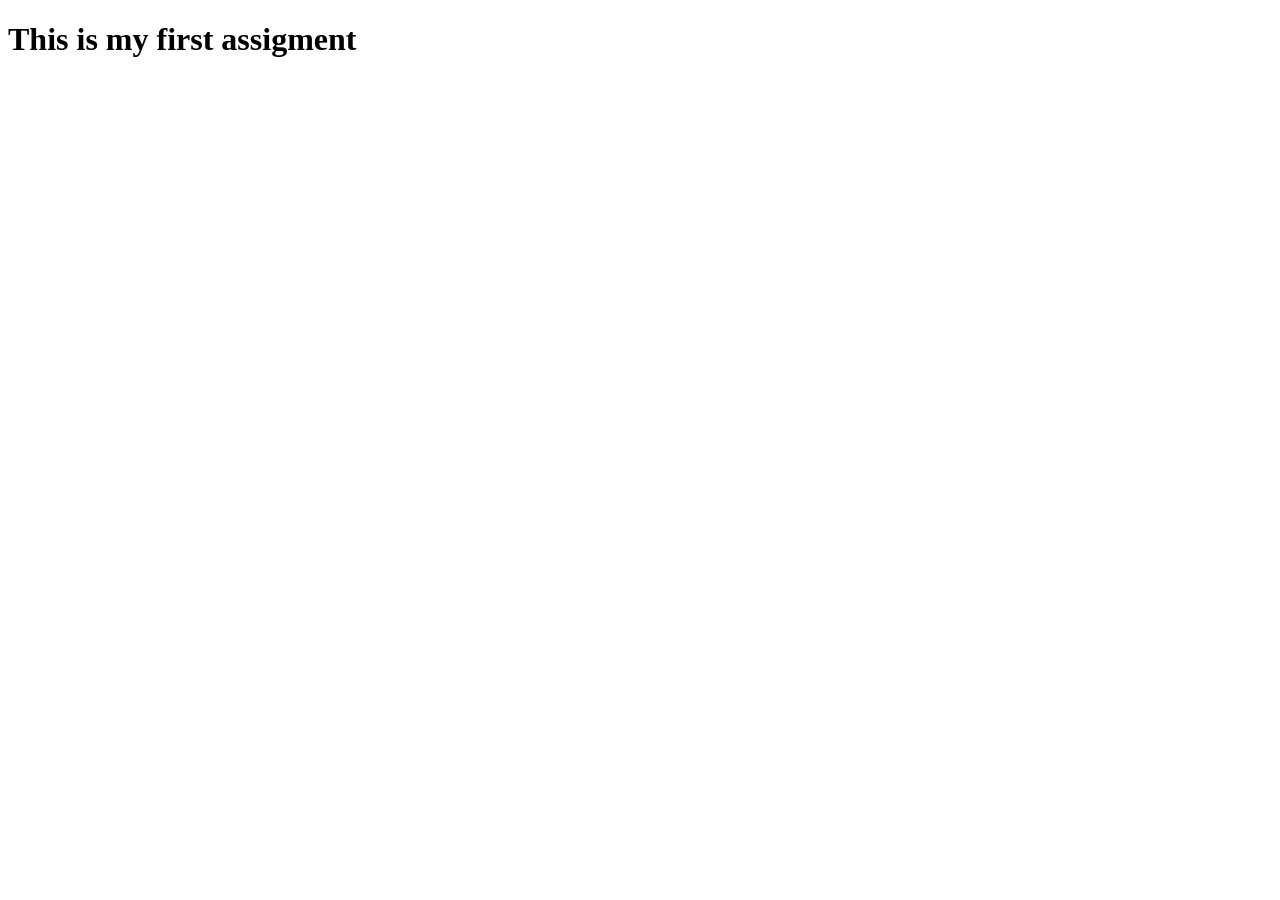
==== assignment1/index.html @ d6b7bd94 "1" ====
<!DOCTYPE html>
<html lang="en">
  <head>
    <meta charset="UTF-8" />
    <meta name="viewport" content="width=device-width, initial-scale=1.0" />
    <title>Zoey's assigment1</title>
  </head>
  <body>
    <h1>This is my first assigment</h1>
  </body>
</html>
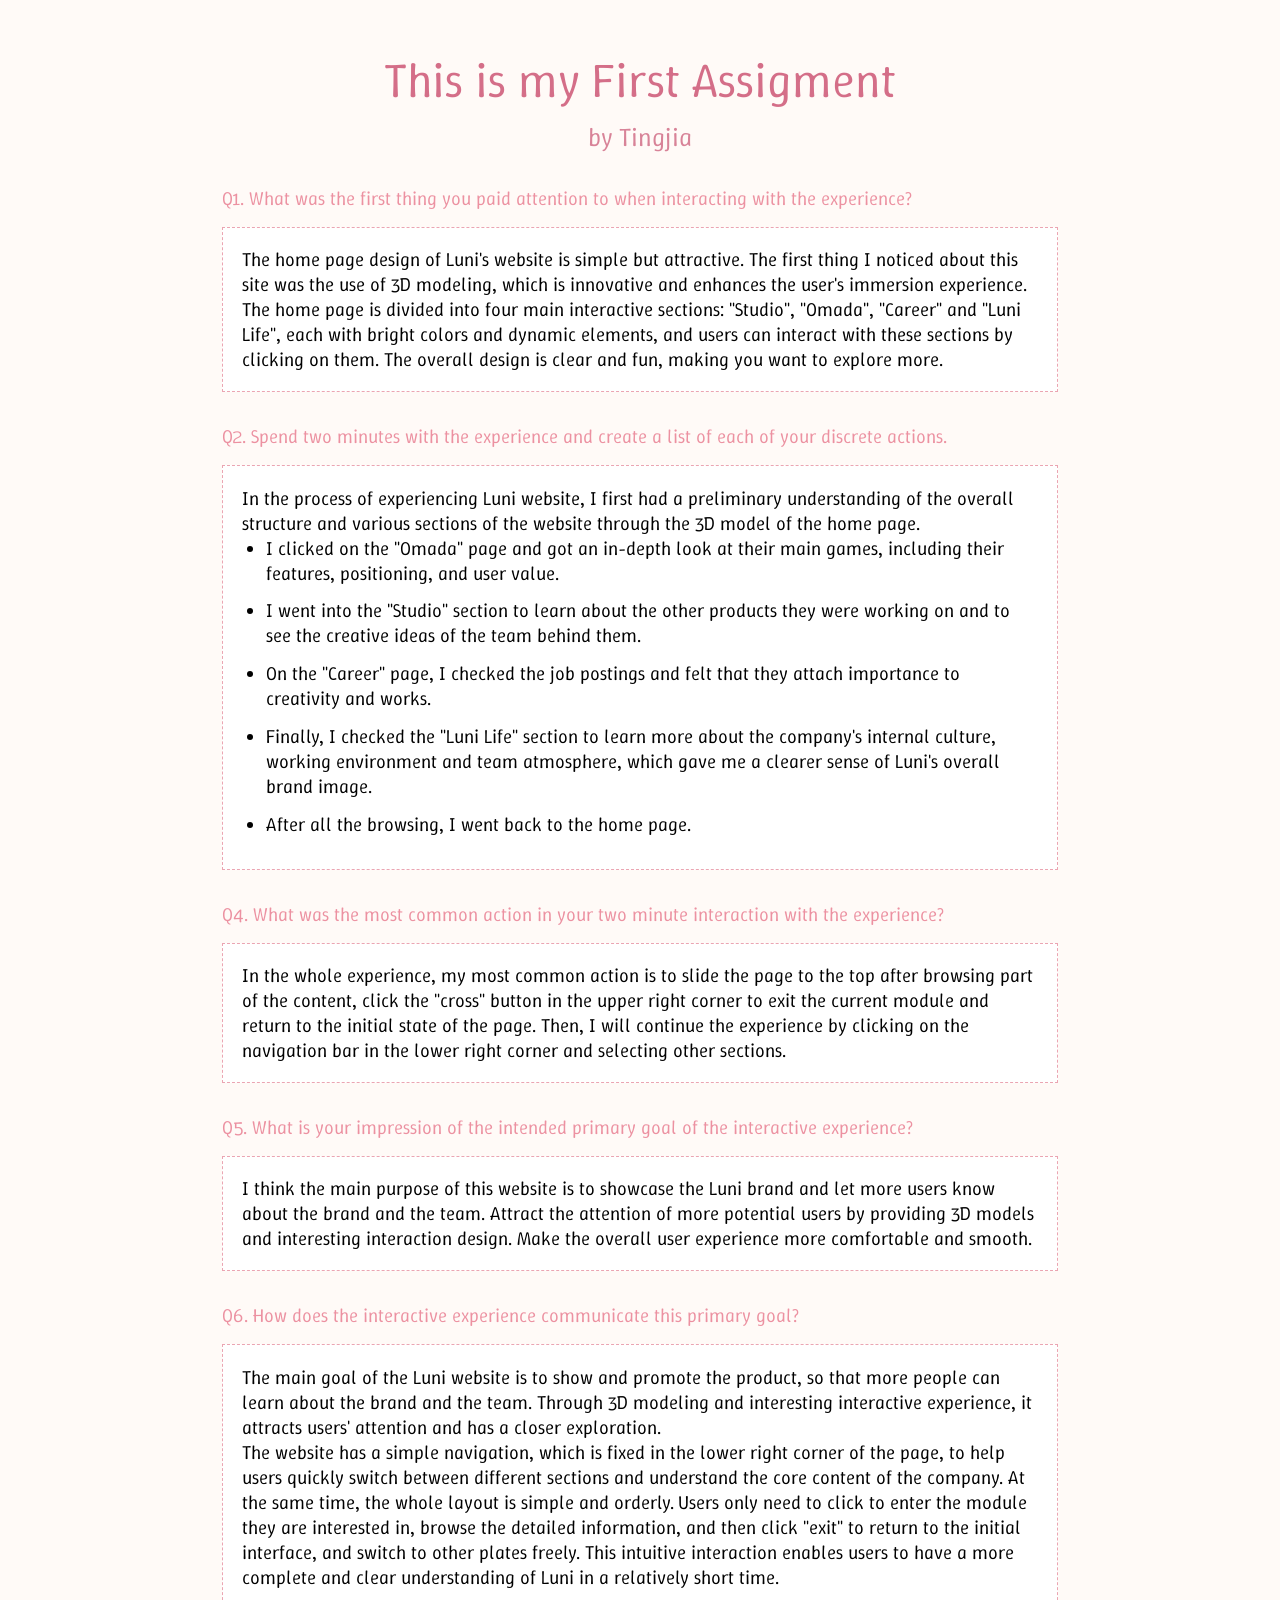
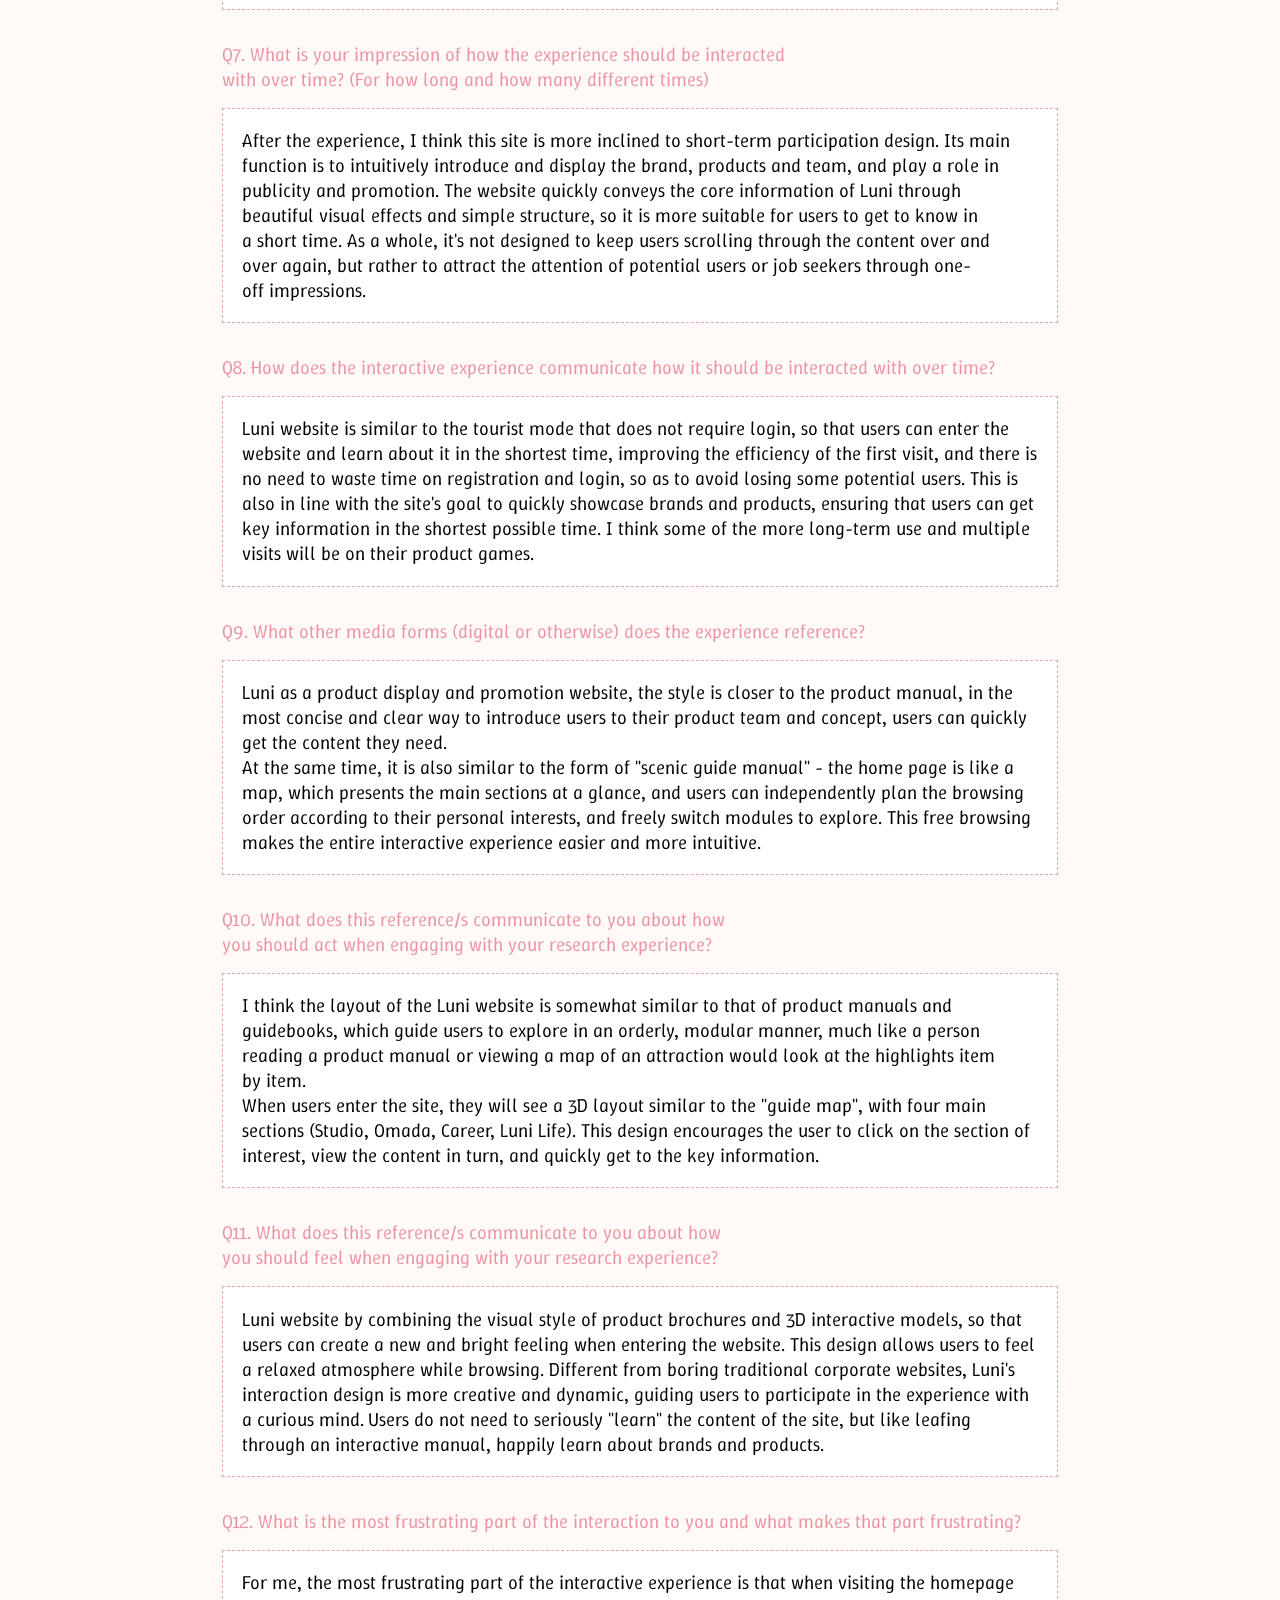
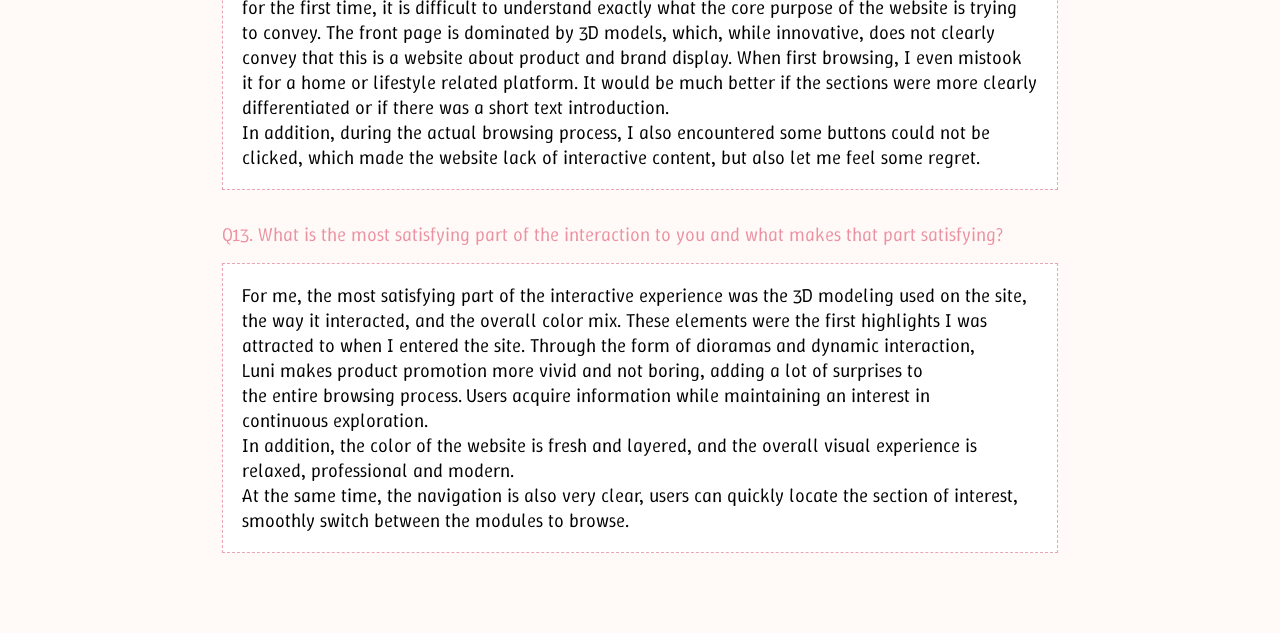
==== commit 47a6e606: "assignment1" ====
--- a/assignment1/index.html
+++ b/assignment1/index.html
@@ -4,8 +4,269 @@
     <meta charset="UTF-8" />
     <meta name="viewport" content="width=device-width, initial-scale=1.0" />
     <title>Zoey's assigment1</title>
+    <link rel="preconnect" href="https://fonts.googleapis.com" />
+    <link rel="preconnect" href="https://fonts.gstatic.com" crossorigin />
+    <link
+      href="https://fonts.googleapis.com/css2?family=Winky+Sans&display=swap"
+      rel="stylesheet"
+    />
+
+    <link rel="stylesheet" href="reset.css" />
+    <link rel="stylesheet" href="style.css" />
   </head>
   <body>
-    <h1>This is my first assigment</h1>
+    <div class="container">
+      <h1>This is my First Assigment</h1>
+      <h2>by Tingjia</h2>
+
+      <h3>
+        Q1. What was the first thing you paid attention to when interacting with
+        the experience?
+      </h3>
+      <!-- answers start -->
+      <section>
+        <p>
+          The home page design of Luni's website is simple but attractive. The
+          first thing I noticed about this site was the use of 3D modeling,
+          which is innovative and enhances the user's immersion experience. The
+          home page is divided into four main interactive sections: "Studio",
+          "Omada", "Career" and "Luni Life", each with bright colors and dynamic
+          elements, and users can interact with these sections by clicking on
+          them. The overall design is clear and fun, making you want to explore
+          more.
+        </p>
+      </section>
+
+      <h3>
+        Q2. Spend two minutes with the experience and create a list of each of
+        your discrete actions.
+      </h3>
+
+      <section>
+        <p>
+          In the process of experiencing Luni website, I first had a preliminary
+          understanding of the overall structure and various sections of the
+          website through the 3D model of the home page.
+        </p>
+
+        <ul>
+          <li>
+            I clicked on the "Omada" page and got an in-depth look at their main
+            games, including their features, positioning, and user value.
+          </li>
+          <li>
+            I went into the "Studio" section to learn about the other products
+            they were working on and to see the creative ideas of the team
+            behind them.
+          </li>
+          <li>
+            On the "Career" page, I checked the job postings and felt that they
+            attach importance to creativity and works.
+          </li>
+          <li>
+            Finally, I checked the "Luni Life" section to learn more about the
+            company's internal culture, working environment and team atmosphere,
+            which gave me a clearer sense of Luni's overall brand image.
+          </li>
+          <li>After all the browsing, I went back to the home page.</li>
+        </ul>
+      </section>
+
+      <h3>
+        Q4. What was the most common action in your two minute interaction with
+        the experience?
+      </h3>
+      <section>
+        <p>
+          In the whole experience, my most common action is to slide the page to
+          the top after browsing part of the content, click the "cross" button
+          in the upper right corner to exit the current module and return to the
+          initial state of the page. Then, I will continue the experience by
+          clicking on the navigation bar in the lower right corner and selecting
+          other sections.
+        </p>
+      </section>
+
+      <h3>
+        Q5. What is your impression of the intended primary goal of the
+        interactive experience?
+      </h3>
+      <section>
+        <p>
+          I think the main purpose of this website is to showcase the Luni brand
+          and let more users know about the brand and the team. Attract the
+          attention of more potential users by providing 3D models and
+          interesting interaction design. Make the overall user experience more
+          comfortable and smooth.
+        </p>
+      </section>
+
+      <h3>
+        Q6. How does the interactive experience communicate this primary goal?
+      </h3>
+      <section>
+        <p>
+          The main goal of the Luni website is to show and promote the product,
+          so that more people can learn about the brand and the team. Through 3D
+          modeling and interesting interactive experience, it attracts users'
+          attention and has a closer exploration.
+        </p>
+
+        <p>
+          The website has a simple navigation, which is fixed in the lower right
+          corner of the page, to help users quickly switch between different
+          sections and understand the core content of the company. At the same
+          time, the whole layout is simple and orderly. Users only need to click
+          to enter the module they are interested in, browse the detailed
+          information, and then click "exit" to return to the initial interface,
+          and switch to other plates freely. This intuitive interaction enables
+          users to have a more complete and clear understanding of Luni in a
+          relatively short time.
+        </p>
+      </section>
+
+      <h3>
+        Q7. What is your impression of how the experience should be interacted
+        with over time? (For how long and how many different times)
+      </h3>
+      <section>
+        <p>
+          After the experience, I think this site is more inclined to short-term
+          participation design. Its main function is to intuitively introduce
+          and display the brand, products and team, and play a role in publicity
+          and promotion. The website quickly conveys the core information of
+          Luni through beautiful visual effects and simple structure, so it is
+          more suitable for users to get to know in a short time. As a whole,
+          it's not designed to keep users scrolling through the content over and
+          over again, but rather to attract the attention of potential users or
+          job seekers through one-off impressions.
+        </p>
+      </section>
+      <h3>
+        Q8. How does the interactive experience communicate how it should be
+        interacted with over time?
+      </h3>
+      <section>
+        <p>
+          Luni website is similar to the tourist mode that does not require
+          login, so that users can enter the website and learn about it in the
+          shortest time, improving the efficiency of the first visit, and there
+          is no need to waste time on registration and login, so as to avoid
+          losing some potential users. This is also in line with the site's goal
+          to quickly showcase brands and products, ensuring that users can get
+          key information in the shortest possible time. I think some of the
+          more long-term use and multiple visits will be on their product games.
+        </p>
+      </section>
+      <h3>
+        Q9. What other media forms (digital or otherwise) does the experience
+        reference?
+      </h3>
+      <section>
+        <p>
+          Luni as a product display and promotion website, the style is closer
+          to the product manual, in the most concise and clear way to introduce
+          users to their product team and concept, users can quickly get the
+          content they need.
+        </p>
+
+        <p>
+          At the same time, it is also similar to the form of "scenic guide
+          manual" - the home page is like a map, which presents the main
+          sections at a glance, and users can independently plan the browsing
+          order according to their personal interests, and freely switch modules
+          to explore. This free browsing makes the entire interactive experience
+          easier and more intuitive.
+        </p>
+      </section>
+      <h3>
+        Q10. What does this reference/s communicate to you about how you should
+        act when engaging with your research experience?
+      </h3>
+      <section>
+        <p>
+          I think the layout of the Luni website is somewhat similar to that of
+          product manuals and guidebooks, which guide users to explore in an
+          orderly, modular manner, much like a person reading a product manual
+          or viewing a map of an attraction would look at the highlights item by
+          item.
+        </p>
+
+        <p>
+          When users enter the site, they will see a 3D layout similar to the
+          "guide map", with four main sections (Studio, Omada, Career, Luni
+          Life). This design encourages the user to click on the section of
+          interest, view the content in turn, and quickly get to the key
+          information.
+        </p>
+      </section>
+      <h3>
+        Q11. What does this reference/s communicate to you about how you should
+        feel when engaging with your research experience?
+      </h3>
+      <section>
+        <p>
+          Luni website by combining the visual style of product brochures and 3D
+          interactive models, so that users can create a new and bright feeling
+          when entering the website. This design allows users to feel a relaxed
+          atmosphere while browsing. Different from boring traditional corporate
+          websites, Luni's interaction design is more creative and dynamic,
+          guiding users to participate in the experience with a curious mind.
+          Users do not need to seriously "learn" the content of the site, but
+          like leafing through an interactive manual, happily learn about brands
+          and products.
+        </p>
+      </section>
+      <h3>
+        Q12. What is the most frustrating part of the interaction to you and
+        what makes that part frustrating?
+      </h3>
+      <section>
+        <p>
+          For me, the most frustrating part of the interactive experience is
+          that when visiting the homepage for the first time, it is difficult to
+          understand exactly what the core purpose of the website is trying to
+          convey. The front page is dominated by 3D models, which, while
+          innovative, does not clearly convey that this is a website about
+          product and brand display. When first browsing, I even mistook it for
+          a home or lifestyle related platform. It would be much better if the
+          sections were more clearly differentiated or if there was a short text
+          introduction.
+        </p>
+
+        <p>
+          In addition, during the actual browsing process, I also encountered
+          some buttons could not be clicked, which made the website lack of
+          interactive content, but also let me feel some regret.
+        </p>
+      </section>
+      <h3>
+        Q13. What is the most satisfying part of the interaction to you and what
+        makes that part satisfying?
+      </h3>
+      <section>
+        <p>
+          For me, the most satisfying part of the interactive experience was the
+          3D modeling used on the site, the way it interacted, and the overall
+          color mix. These elements were the first highlights I was attracted to
+          when I entered the site. Through the form of dioramas and dynamic
+          interaction, Luni makes product promotion more vivid and not boring,
+          adding a lot of surprises to the entire browsing process. Users
+          acquire information while maintaining an interest in continuous
+          exploration.
+        </p>
+
+        <p>
+          In addition, the color of the website is fresh and layered, and the
+          overall visual experience is relaxed, professional and modern.
+        </p>
+
+        <p>
+          At the same time, the navigation is also very clear, users can quickly
+          locate the section of interest, smoothly switch between the modules to
+          browse.
+        </p>
+      </section>
+    </div>
   </body>
 </html>
--- a/assignment1/style.css
+++ b/assignment1/style.css
@@ -0,0 +1,63 @@
+/* ========================================
+rational for the color scheme and typography:
+1. i decided to use Winky Sans
+Because I started out wanting to design a dreamy but clean site, I chose a more fairytale feel font to echo the overall style I wanted to convey.
+2. Meanwhile, to complete the dreamy theme of the site, I chose to complete my site with light pink as the main color and pink and white to make her aesthetically pleasing without being too cumbersome.
+=========================================== */
+
+/* Setting the overall background font */
+body {
+  background-color: #fffaf7;
+  font-size: 1.2rem;
+  font-family: "Winky Sans", sans-serif;
+  font-optical-sizing: auto;
+  font-weight: 300;
+  font-style: normal;
+}
+
+/* In the beginning the text amongst the website wireframes was skewed to the left, so I added this section to adjust the text. */
+.container {
+  padding: 3rem 2rem;
+  max-width: 900px;
+  margin: 0 auto;
+}
+
+/* Header color and font size */
+h1 {
+  color: #d46e88;
+  font-size: 3rem;
+  text-align: center;
+  margin-bottom: 0.5rem;
+}
+
+/* Author name color and font size */
+h2 {
+  color: #d88398;
+  font-size: 1.6rem;
+  text-align: center;
+  margin-bottom: 2rem;
+}
+
+/* Overall paragraph formatting and color */
+h3 {
+  color: #ec91a1;
+  font-size: 1.2rem;
+  margin: 2rem 0 1rem 0;
+  padding-left: 0;
+}
+
+/* Wireframe size and color */
+section {
+  background-color: white;
+  border: 1px dashed #eba5b2;
+  padding: 1.2rem;
+  margin-bottom: 2rem;
+}
+
+ul {
+  padding-left: 1.5rem;
+  margin-left: 0.5;
+}
+ul li {
+  margin-bottom: 0.8rem;
+}
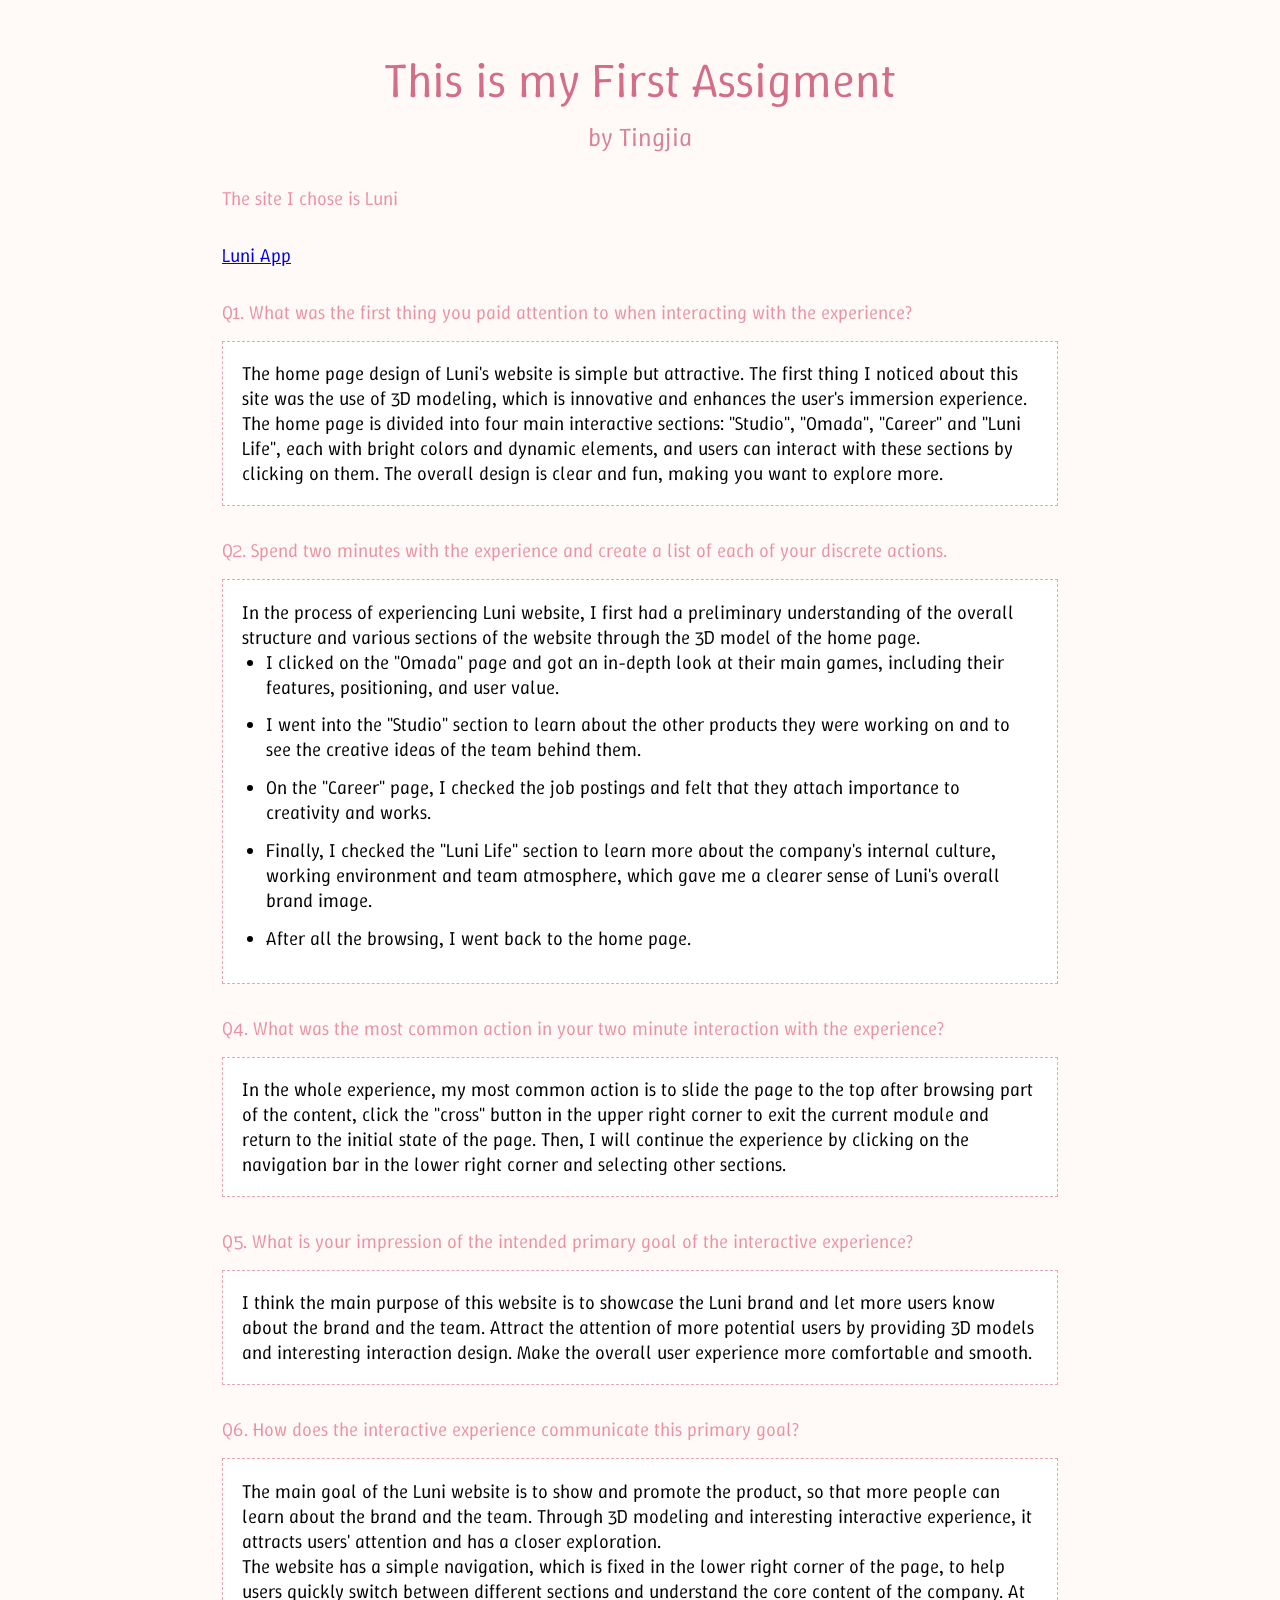
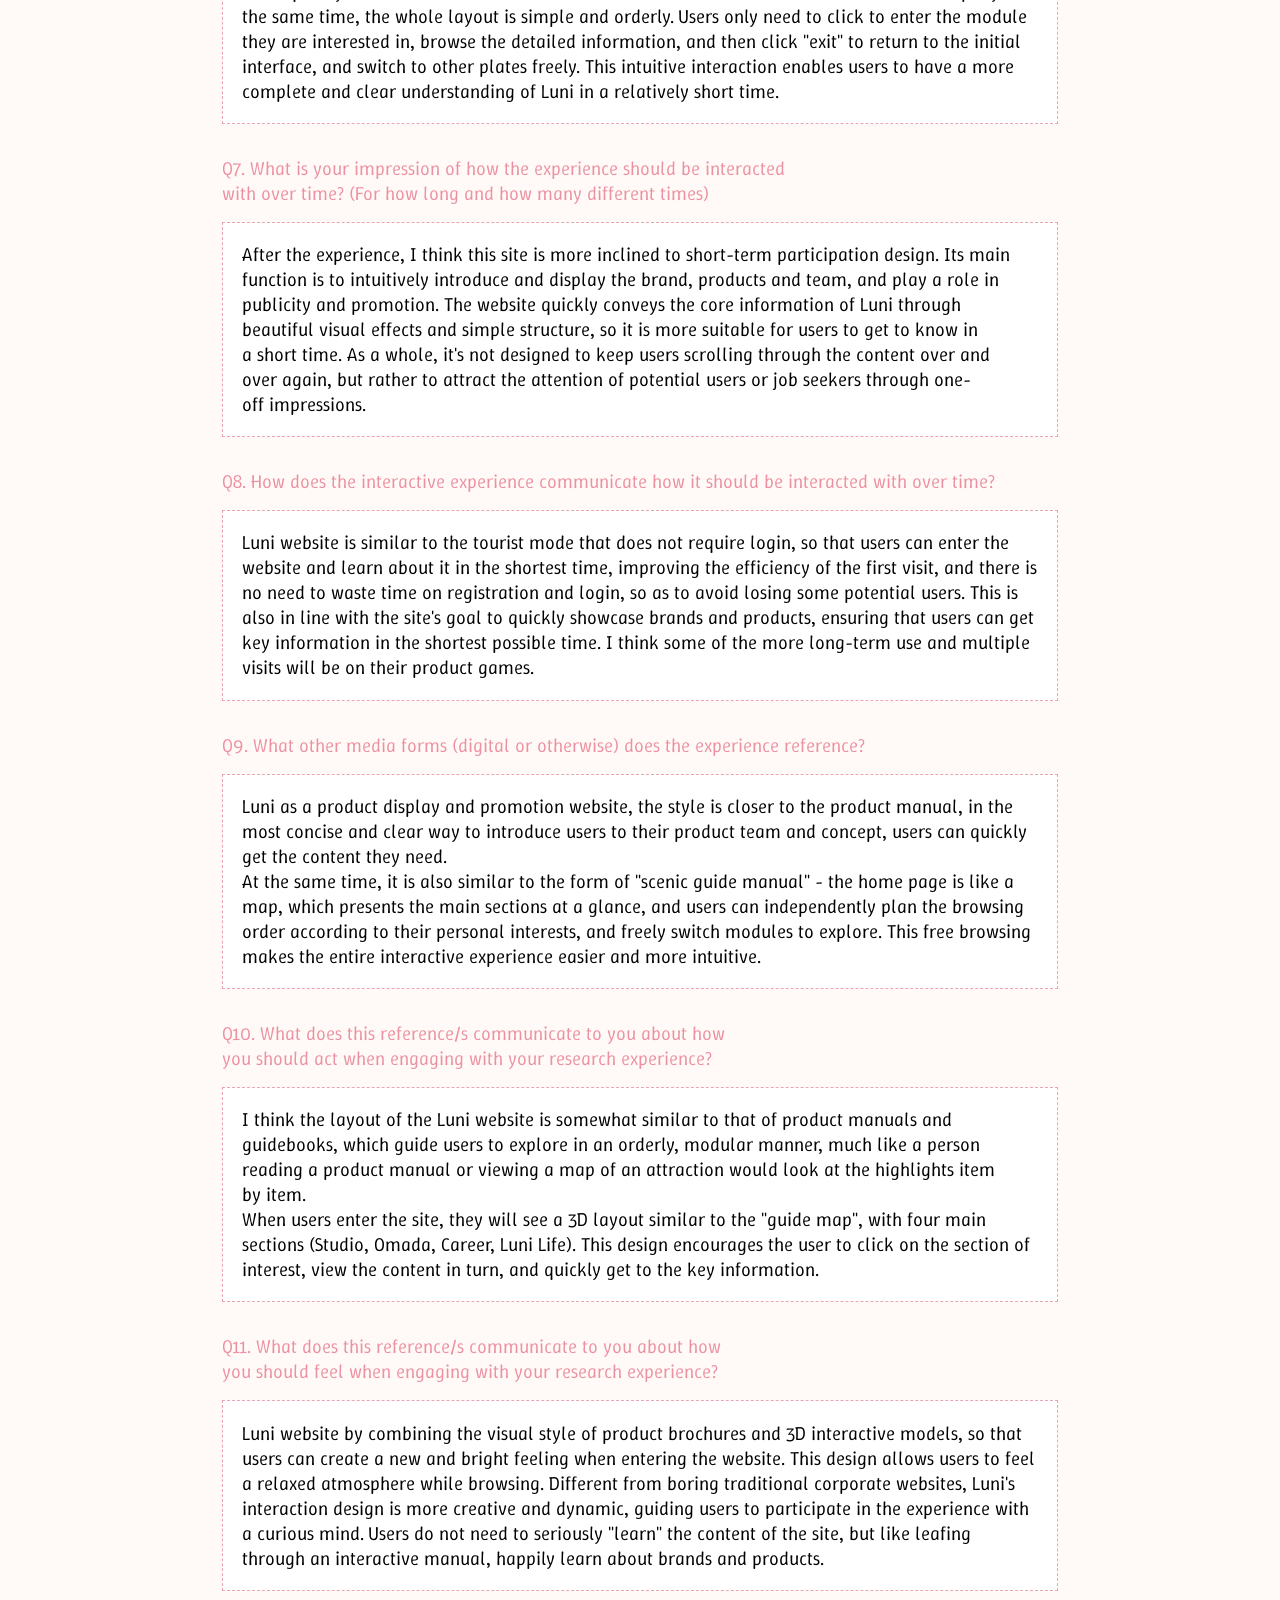
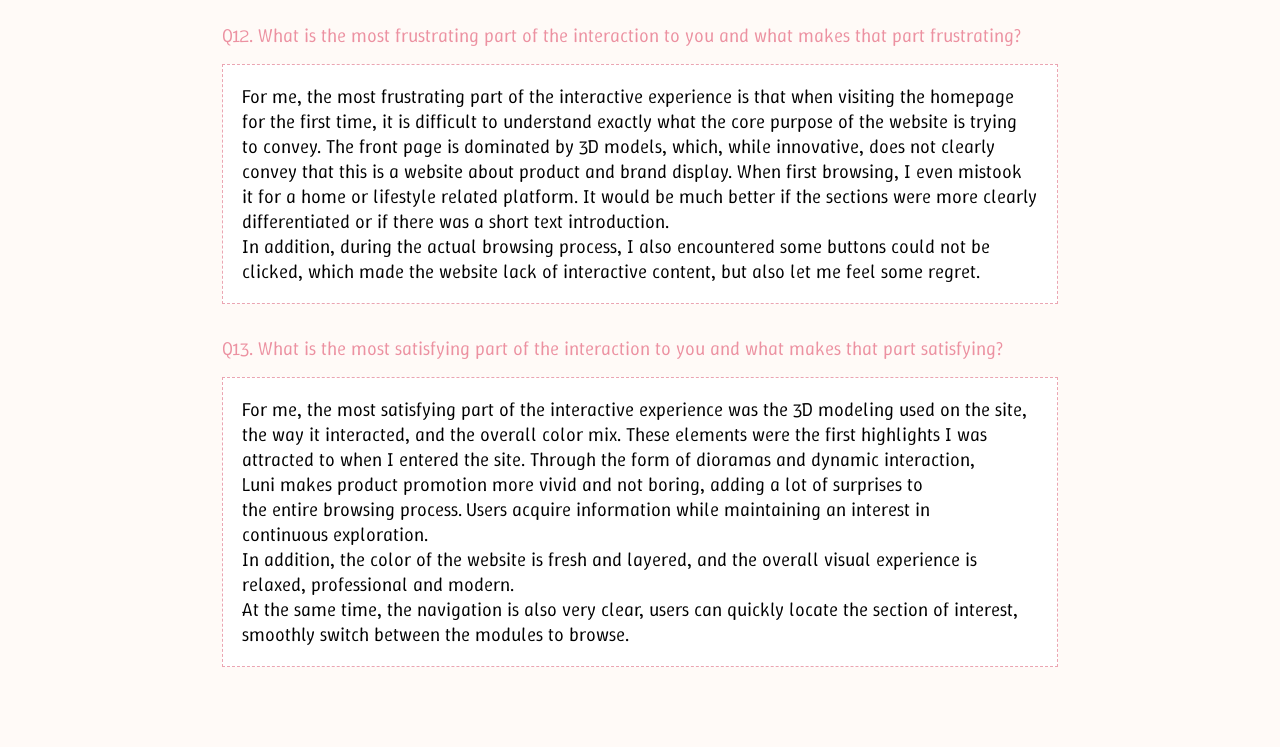
==== commit 63d23572: "ass1" ====
--- a/assignment1/index.html
+++ b/assignment1/index.html
@@ -19,6 +19,10 @@
       <h1>This is my First Assigment</h1>
       <h2>by Tingjia</h2>
 
+      <!-- Selected websites and links corresponding to the websites -->
+      <h3>The site I chose is Luni</h3>
+      <h3><a href="https://www.luni.app/">Luni App</a></h3>
+
       <h3>
         Q1. What was the first thing you paid attention to when interacting with
         the experience?
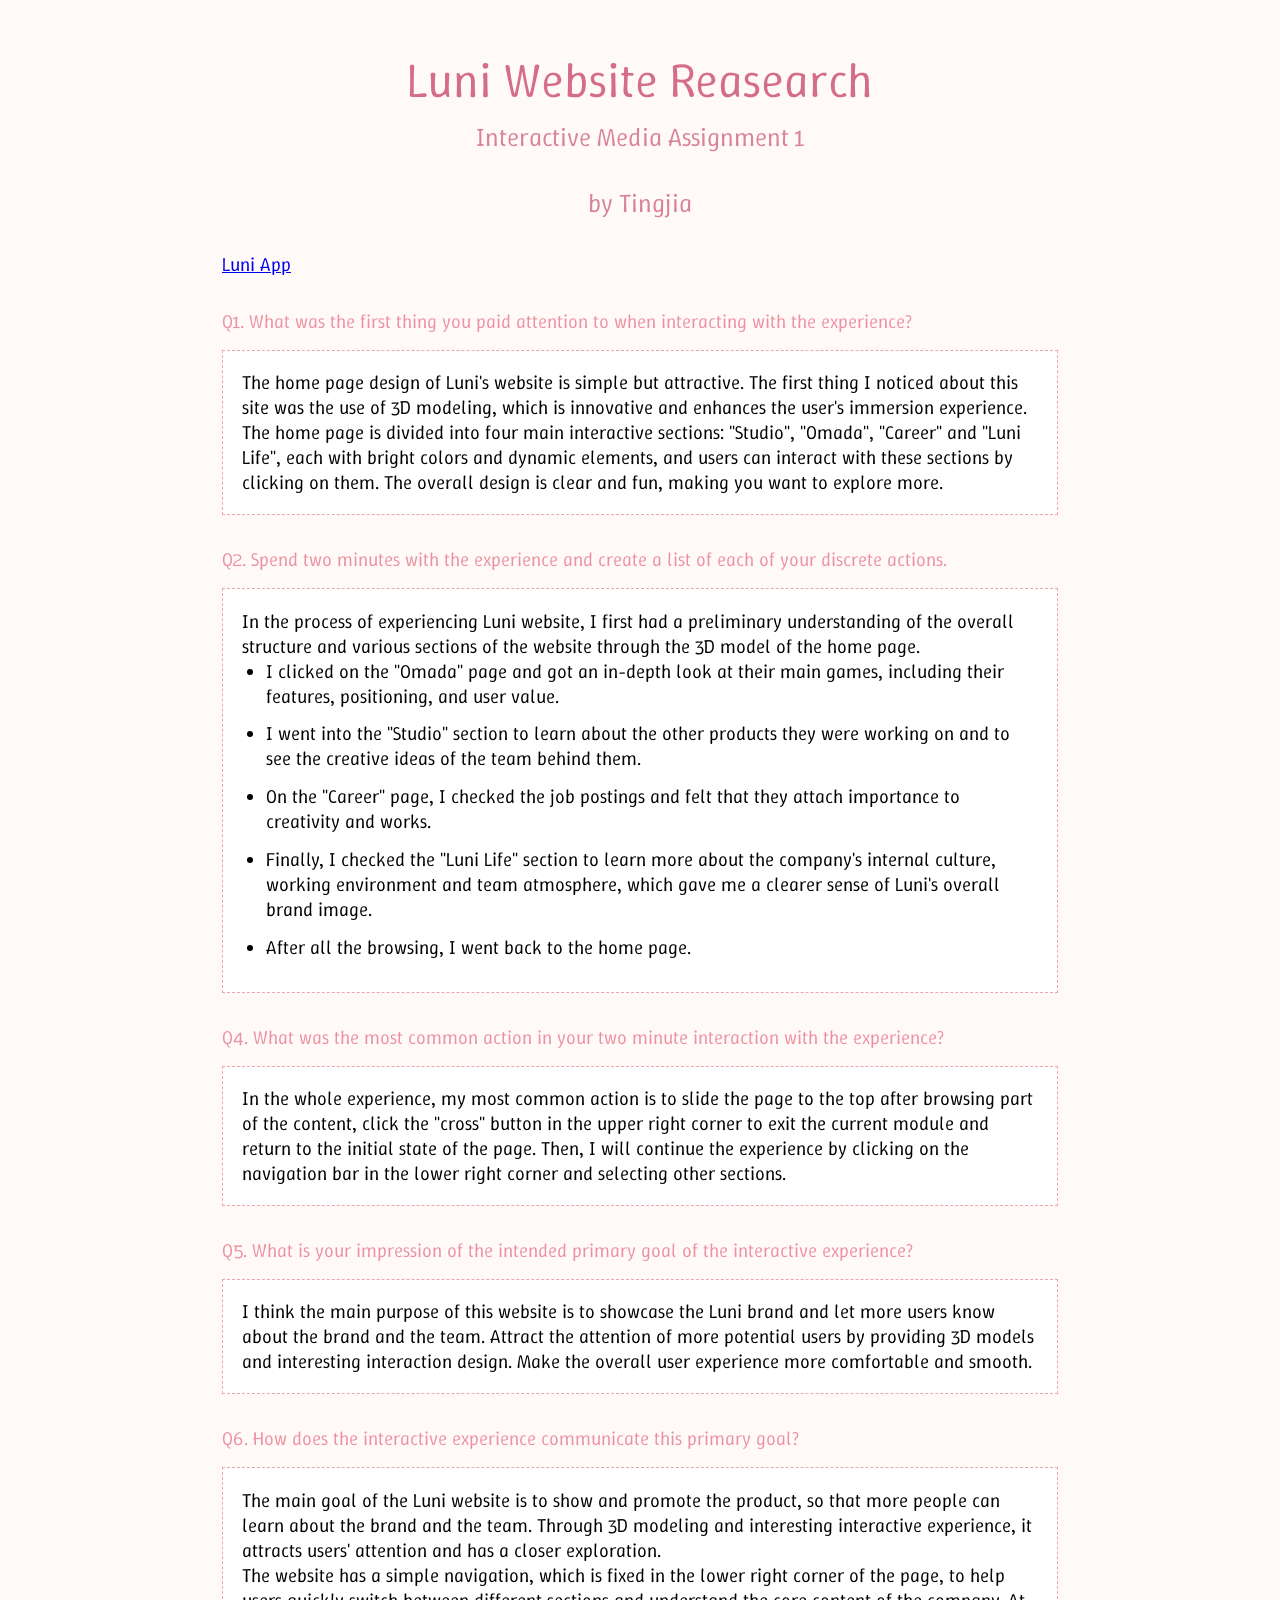
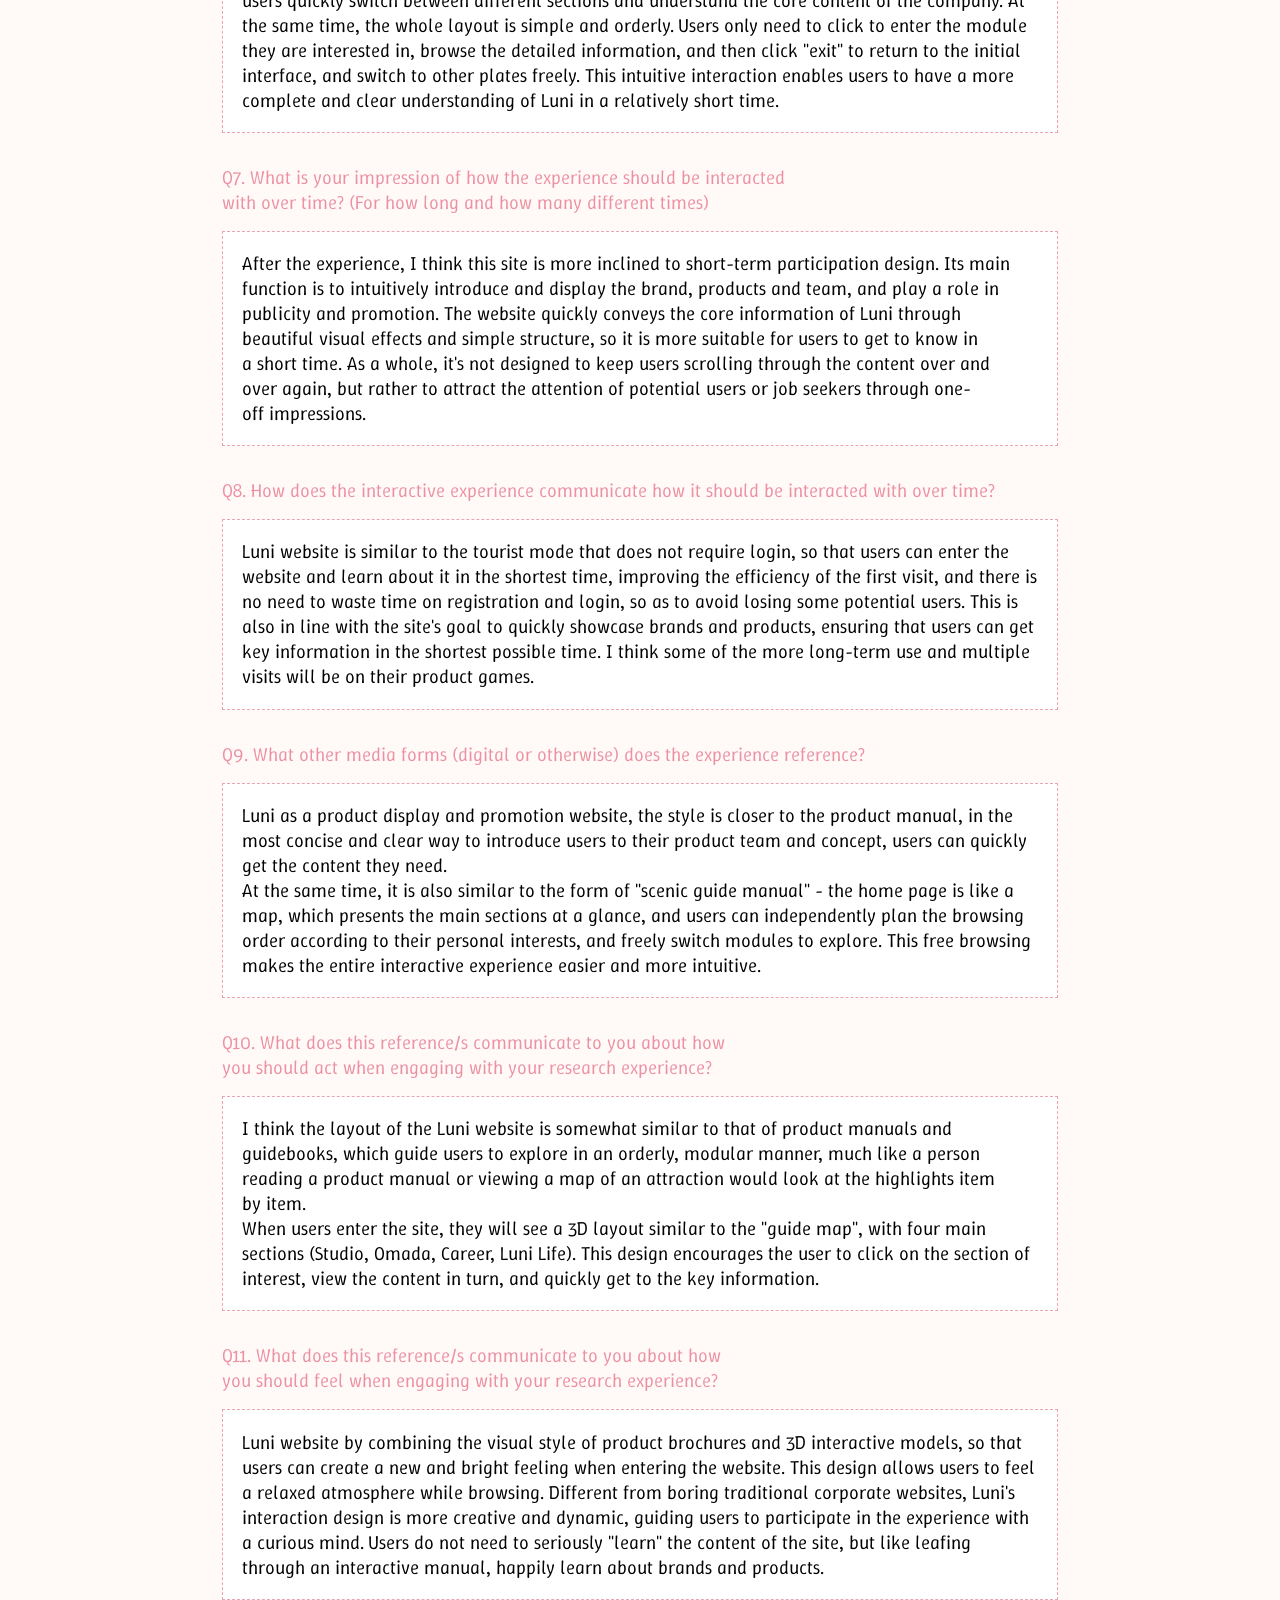
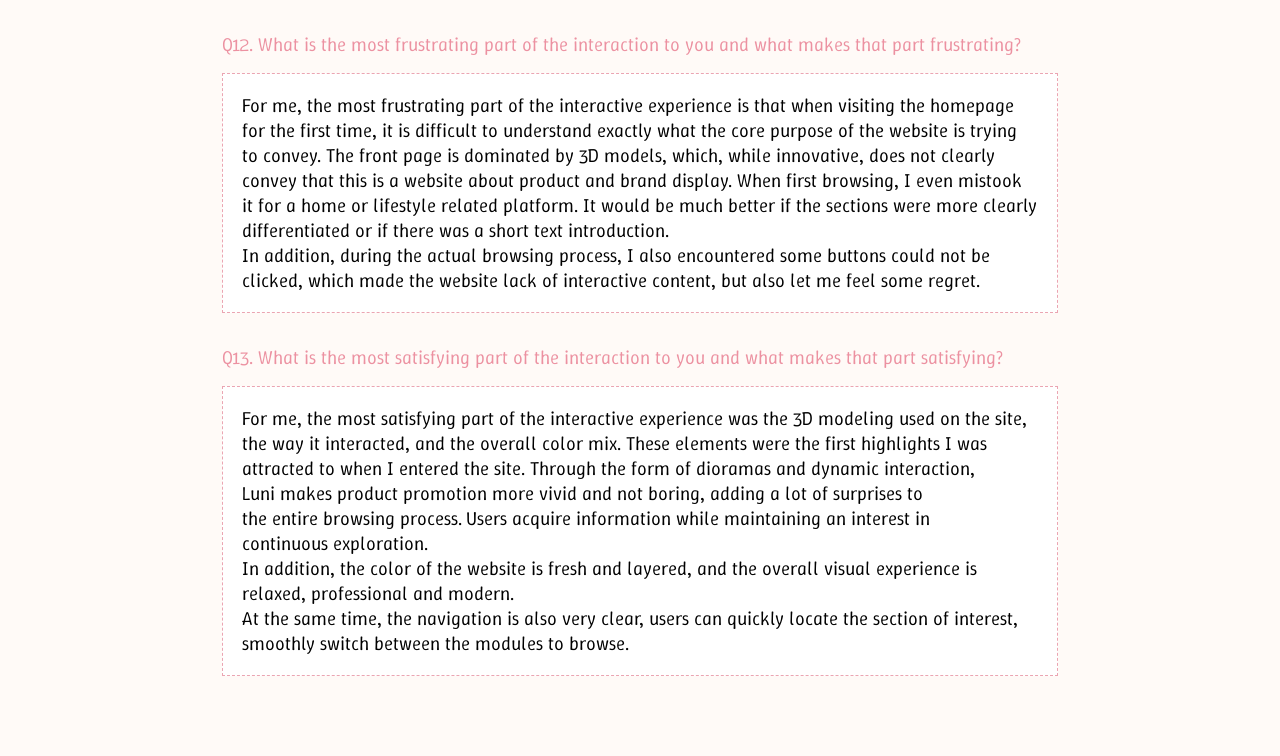
==== commit bf0f4d62: "1" ====
--- a/assignment1/index.html
+++ b/assignment1/index.html
@@ -16,11 +16,10 @@
   </head>
   <body>
     <div class="container">
-      <h1>This is my First Assigment</h1>
+      <h1>Luni Website Reasearch</h1>
+      <h2>Interactive Media Assignment 1</h2>
       <h2>by Tingjia</h2>
-
       <!-- Selected websites and links corresponding to the websites -->
-      <h3>The site I chose is Luni</h3>
       <h3><a href="https://www.luni.app/">Luni App</a></h3>
 
       <h3>
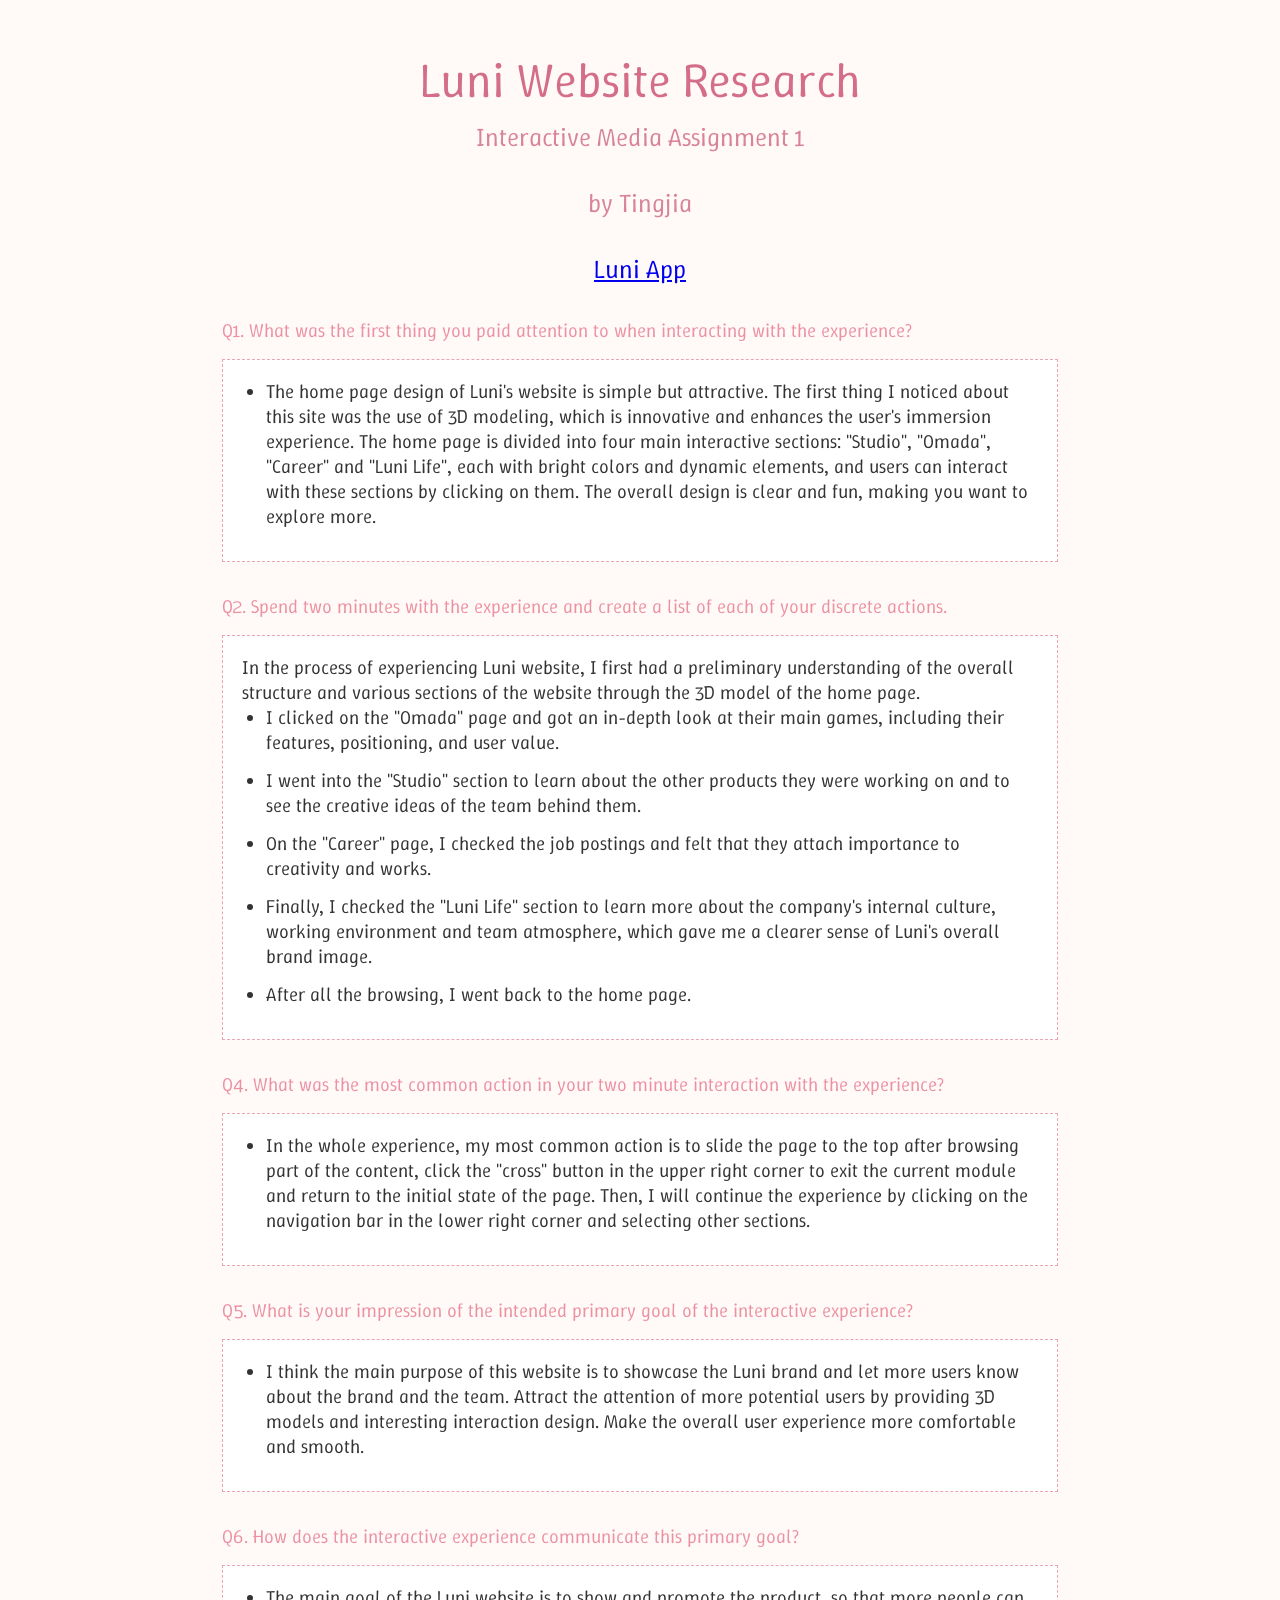
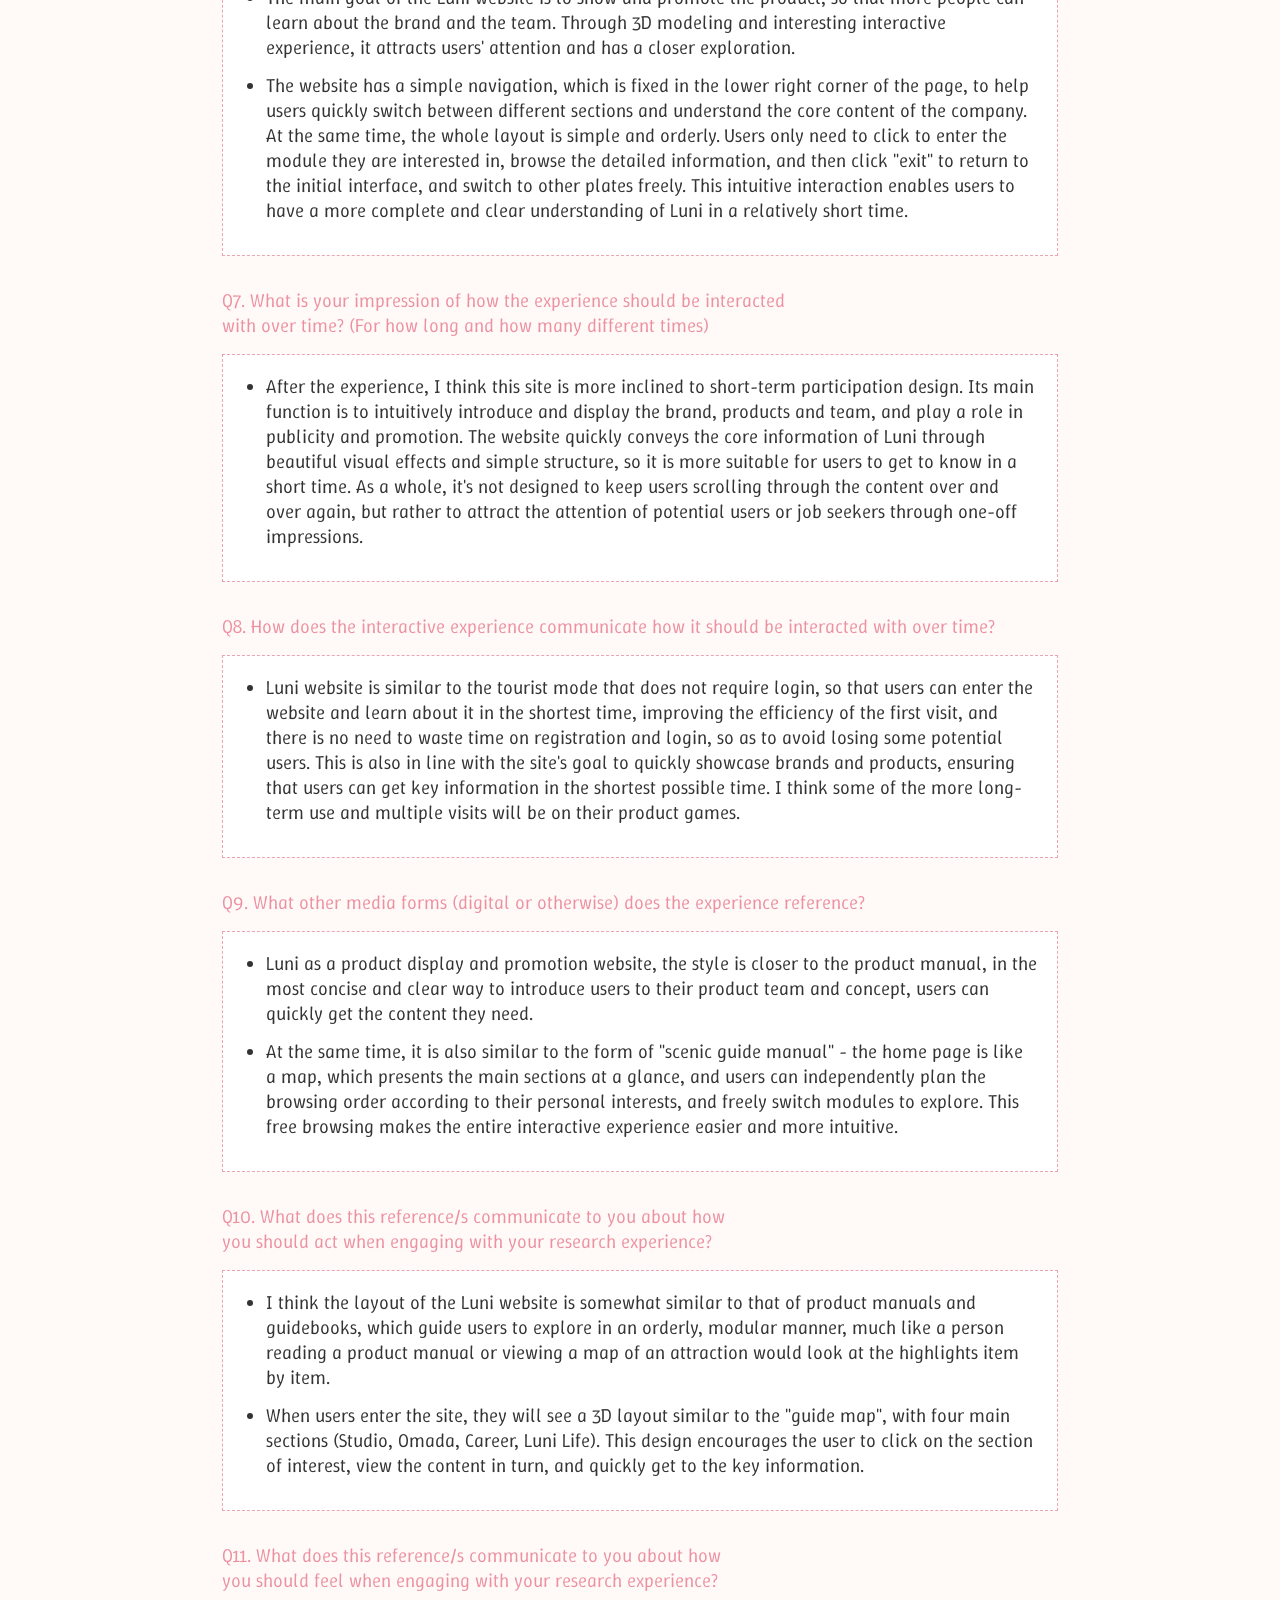
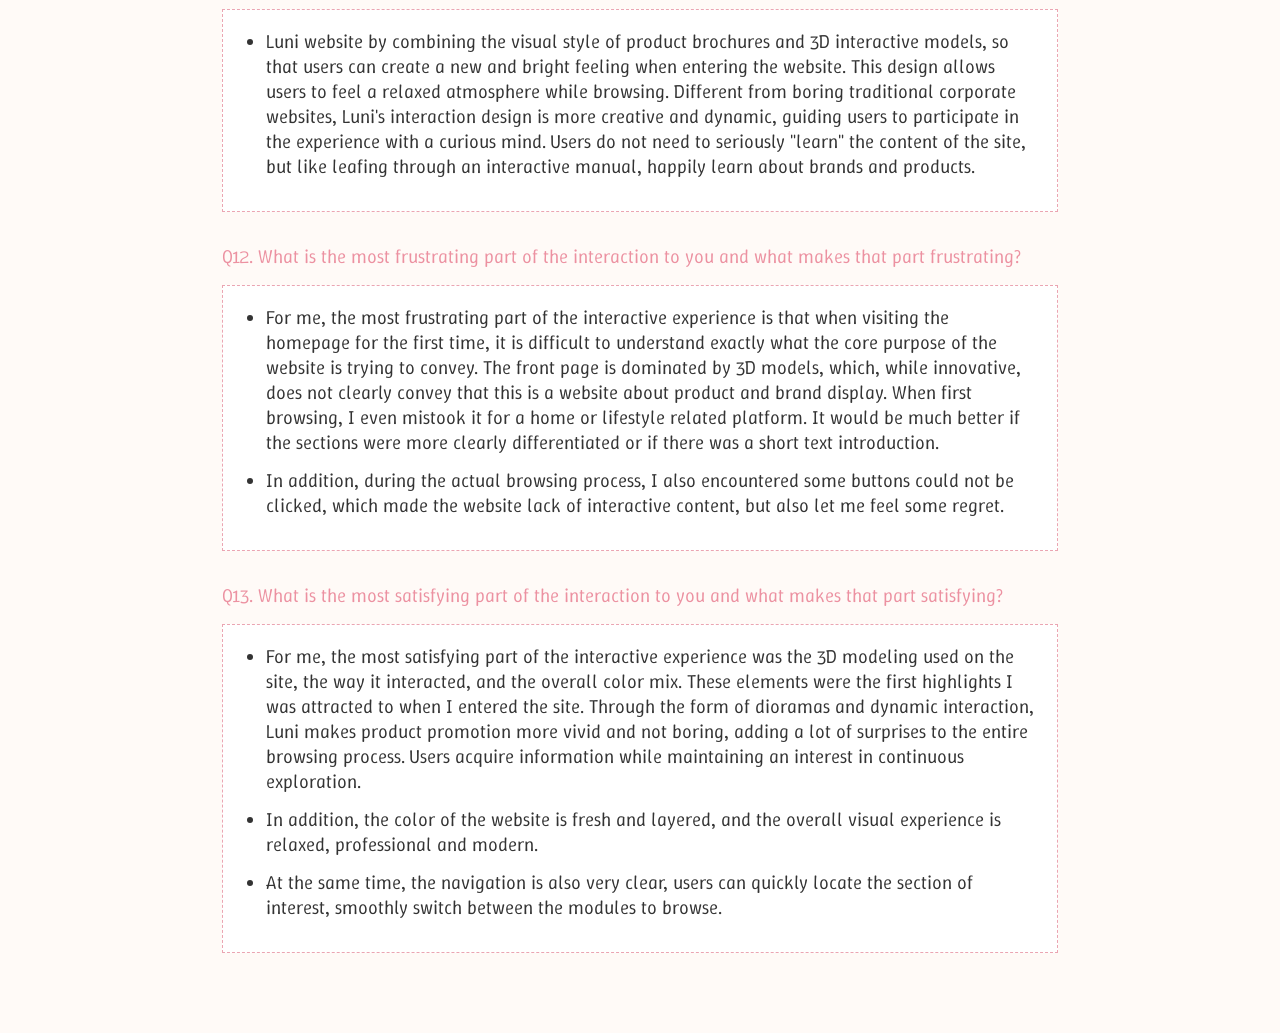
==== commit dd277924: "1" ====
--- a/assignment1/index.html
+++ b/assignment1/index.html
@@ -16,11 +16,11 @@
   </head>
   <body>
     <div class="container">
-      <h1>Luni Website Reasearch</h1>
+      <h1>Luni Website Research</h1>
       <h2>Interactive Media Assignment 1</h2>
       <h2>by Tingjia</h2>
       <!-- Selected websites and links corresponding to the websites -->
-      <h3><a href="https://www.luni.app/">Luni App</a></h3>
+      <h2><a href="https://www.luni.app/">Luni App</a></h2>
 
       <h3>
         Q1. What was the first thing you paid attention to when interacting with
@@ -28,16 +28,18 @@
       </h3>
       <!-- answers start -->
       <section>
-        <p>
-          The home page design of Luni's website is simple but attractive. The
-          first thing I noticed about this site was the use of 3D modeling,
-          which is innovative and enhances the user's immersion experience. The
-          home page is divided into four main interactive sections: "Studio",
-          "Omada", "Career" and "Luni Life", each with bright colors and dynamic
-          elements, and users can interact with these sections by clicking on
-          them. The overall design is clear and fun, making you want to explore
-          more.
-        </p>
+        <ul>
+          <li>
+            The home page design of Luni's website is simple but attractive. The
+            first thing I noticed about this site was the use of 3D modeling,
+            which is innovative and enhances the user's immersion experience.
+            The home page is divided into four main interactive sections:
+            "Studio", "Omada", "Career" and "Luni Life", each with bright colors
+            and dynamic elements, and users can interact with these sections by
+            clicking on them. The overall design is clear and fun, making you
+            want to explore more.
+          </li>
+        </ul>
       </section>
 
       <h3>
@@ -80,14 +82,16 @@
         the experience?
       </h3>
       <section>
-        <p>
-          In the whole experience, my most common action is to slide the page to
-          the top after browsing part of the content, click the "cross" button
-          in the upper right corner to exit the current module and return to the
-          initial state of the page. Then, I will continue the experience by
-          clicking on the navigation bar in the lower right corner and selecting
-          other sections.
-        </p>
+        <ul>
+          <li>
+            In the whole experience, my most common action is to slide the page
+            to the top after browsing part of the content, click the "cross"
+            button in the upper right corner to exit the current module and
+            return to the initial state of the page. Then, I will continue the
+            experience by clicking on the navigation bar in the lower right
+            corner and selecting other sections.
+          </li>
+        </ul>
       </section>
 
       <h3>
@@ -95,37 +99,43 @@
         interactive experience?
       </h3>
       <section>
-        <p>
-          I think the main purpose of this website is to showcase the Luni brand
-          and let more users know about the brand and the team. Attract the
-          attention of more potential users by providing 3D models and
-          interesting interaction design. Make the overall user experience more
-          comfortable and smooth.
-        </p>
+        <ul>
+          <li>
+            I think the main purpose of this website is to showcase the Luni
+            brand and let more users know about the brand and the team. Attract
+            the attention of more potential users by providing 3D models and
+            interesting interaction design. Make the overall user experience
+            more comfortable and smooth.
+          </li>
+        </ul>
       </section>
 
       <h3>
         Q6. How does the interactive experience communicate this primary goal?
       </h3>
       <section>
-        <p>
-          The main goal of the Luni website is to show and promote the product,
-          so that more people can learn about the brand and the team. Through 3D
-          modeling and interesting interactive experience, it attracts users'
-          attention and has a closer exploration.
-        </p>
-
-        <p>
-          The website has a simple navigation, which is fixed in the lower right
-          corner of the page, to help users quickly switch between different
-          sections and understand the core content of the company. At the same
-          time, the whole layout is simple and orderly. Users only need to click
-          to enter the module they are interested in, browse the detailed
-          information, and then click "exit" to return to the initial interface,
-          and switch to other plates freely. This intuitive interaction enables
-          users to have a more complete and clear understanding of Luni in a
-          relatively short time.
-        </p>
+        <ul>
+          <li>
+            The main goal of the Luni website is to show and promote the
+            product, so that more people can learn about the brand and the team.
+            Through 3D modeling and interesting interactive experience, it
+            attracts users' attention and has a closer exploration.
+          </li>
+        </ul>
+
+        <ul>
+          <li>
+            The website has a simple navigation, which is fixed in the lower
+            right corner of the page, to help users quickly switch between
+            different sections and understand the core content of the company.
+            At the same time, the whole layout is simple and orderly. Users only
+            need to click to enter the module they are interested in, browse the
+            detailed information, and then click "exit" to return to the initial
+            interface, and switch to other plates freely. This intuitive
+            interaction enables users to have a more complete and clear
+            understanding of Luni in a relatively short time.
+          </li>
+        </ul>
       </section>
 
       <h3>
@@ -133,142 +143,168 @@
         with over time? (For how long and how many different times)
       </h3>
       <section>
-        <p>
-          After the experience, I think this site is more inclined to short-term
-          participation design. Its main function is to intuitively introduce
-          and display the brand, products and team, and play a role in publicity
-          and promotion. The website quickly conveys the core information of
-          Luni through beautiful visual effects and simple structure, so it is
-          more suitable for users to get to know in a short time. As a whole,
-          it's not designed to keep users scrolling through the content over and
-          over again, but rather to attract the attention of potential users or
-          job seekers through one-off impressions.
-        </p>
+        <ul>
+          <li>
+            After the experience, I think this site is more inclined to
+            short-term participation design. Its main function is to intuitively
+            introduce and display the brand, products and team, and play a role
+            in publicity and promotion. The website quickly conveys the core
+            information of Luni through beautiful visual effects and simple
+            structure, so it is more suitable for users to get to know in a
+            short time. As a whole, it's not designed to keep users scrolling
+            through the content over and over again, but rather to attract the
+            attention of potential users or job seekers through one-off
+            impressions.
+          </li>
+        </ul>
       </section>
       <h3>
         Q8. How does the interactive experience communicate how it should be
         interacted with over time?
       </h3>
       <section>
-        <p>
-          Luni website is similar to the tourist mode that does not require
-          login, so that users can enter the website and learn about it in the
-          shortest time, improving the efficiency of the first visit, and there
-          is no need to waste time on registration and login, so as to avoid
-          losing some potential users. This is also in line with the site's goal
-          to quickly showcase brands and products, ensuring that users can get
-          key information in the shortest possible time. I think some of the
-          more long-term use and multiple visits will be on their product games.
-        </p>
+        <ul>
+          <li>
+            Luni website is similar to the tourist mode that does not require
+            login, so that users can enter the website and learn about it in the
+            shortest time, improving the efficiency of the first visit, and
+            there is no need to waste time on registration and login, so as to
+            avoid losing some potential users. This is also in line with the
+            site's goal to quickly showcase brands and products, ensuring that
+            users can get key information in the shortest possible time. I think
+            some of the more long-term use and multiple visits will be on their
+            product games.
+          </li>
+        </ul>
       </section>
       <h3>
         Q9. What other media forms (digital or otherwise) does the experience
         reference?
       </h3>
       <section>
-        <p>
-          Luni as a product display and promotion website, the style is closer
-          to the product manual, in the most concise and clear way to introduce
-          users to their product team and concept, users can quickly get the
-          content they need.
-        </p>
-
-        <p>
-          At the same time, it is also similar to the form of "scenic guide
-          manual" - the home page is like a map, which presents the main
-          sections at a glance, and users can independently plan the browsing
-          order according to their personal interests, and freely switch modules
-          to explore. This free browsing makes the entire interactive experience
-          easier and more intuitive.
-        </p>
+        <ul>
+          <li>
+            Luni as a product display and promotion website, the style is closer
+            to the product manual, in the most concise and clear way to
+            introduce users to their product team and concept, users can quickly
+            get the content they need.
+          </li>
+        </ul>
+
+        <ul>
+          <li>
+            At the same time, it is also similar to the form of "scenic guide
+            manual" - the home page is like a map, which presents the main
+            sections at a glance, and users can independently plan the browsing
+            order according to their personal interests, and freely switch
+            modules to explore. This free browsing makes the entire interactive
+            experience easier and more intuitive.
+          </li>
+        </ul>
       </section>
       <h3>
         Q10. What does this reference/s communicate to you about how you should
         act when engaging with your research experience?
       </h3>
       <section>
-        <p>
-          I think the layout of the Luni website is somewhat similar to that of
-          product manuals and guidebooks, which guide users to explore in an
-          orderly, modular manner, much like a person reading a product manual
-          or viewing a map of an attraction would look at the highlights item by
-          item.
-        </p>
-
-        <p>
-          When users enter the site, they will see a 3D layout similar to the
-          "guide map", with four main sections (Studio, Omada, Career, Luni
-          Life). This design encourages the user to click on the section of
-          interest, view the content in turn, and quickly get to the key
-          information.
-        </p>
+        <ul>
+          <li>
+            I think the layout of the Luni website is somewhat similar to that
+            of product manuals and guidebooks, which guide users to explore in
+            an orderly, modular manner, much like a person reading a product
+            manual or viewing a map of an attraction would look at the
+            highlights item by item.
+          </li>
+        </ul>
+
+        <ul>
+          <li>
+            When users enter the site, they will see a 3D layout similar to the
+            "guide map", with four main sections (Studio, Omada, Career, Luni
+            Life). This design encourages the user to click on the section of
+            interest, view the content in turn, and quickly get to the key
+            information.
+          </li>
+        </ul>
       </section>
       <h3>
         Q11. What does this reference/s communicate to you about how you should
         feel when engaging with your research experience?
       </h3>
       <section>
-        <p>
-          Luni website by combining the visual style of product brochures and 3D
-          interactive models, so that users can create a new and bright feeling
-          when entering the website. This design allows users to feel a relaxed
-          atmosphere while browsing. Different from boring traditional corporate
-          websites, Luni's interaction design is more creative and dynamic,
-          guiding users to participate in the experience with a curious mind.
-          Users do not need to seriously "learn" the content of the site, but
-          like leafing through an interactive manual, happily learn about brands
-          and products.
-        </p>
+        <ul>
+          <li>
+            Luni website by combining the visual style of product brochures and
+            3D interactive models, so that users can create a new and bright
+            feeling when entering the website. This design allows users to feel
+            a relaxed atmosphere while browsing. Different from boring
+            traditional corporate websites, Luni's interaction design is more
+            creative and dynamic, guiding users to participate in the experience
+            with a curious mind. Users do not need to seriously "learn" the
+            content of the site, but like leafing through an interactive manual,
+            happily learn about brands and products.
+          </li>
+        </ul>
       </section>
       <h3>
         Q12. What is the most frustrating part of the interaction to you and
         what makes that part frustrating?
       </h3>
       <section>
-        <p>
-          For me, the most frustrating part of the interactive experience is
-          that when visiting the homepage for the first time, it is difficult to
-          understand exactly what the core purpose of the website is trying to
-          convey. The front page is dominated by 3D models, which, while
-          innovative, does not clearly convey that this is a website about
-          product and brand display. When first browsing, I even mistook it for
-          a home or lifestyle related platform. It would be much better if the
-          sections were more clearly differentiated or if there was a short text
-          introduction.
-        </p>
-
-        <p>
-          In addition, during the actual browsing process, I also encountered
-          some buttons could not be clicked, which made the website lack of
-          interactive content, but also let me feel some regret.
-        </p>
+        <ul>
+          <li>
+            For me, the most frustrating part of the interactive experience is
+            that when visiting the homepage for the first time, it is difficult
+            to understand exactly what the core purpose of the website is trying
+            to convey. The front page is dominated by 3D models, which, while
+            innovative, does not clearly convey that this is a website about
+            product and brand display. When first browsing, I even mistook it
+            for a home or lifestyle related platform. It would be much better if
+            the sections were more clearly differentiated or if there was a
+            short text introduction.
+          </li>
+        </ul>
+
+        <ul>
+          <li>
+            In addition, during the actual browsing process, I also encountered
+            some buttons could not be clicked, which made the website lack of
+            interactive content, but also let me feel some regret.
+          </li>
+        </ul>
       </section>
       <h3>
         Q13. What is the most satisfying part of the interaction to you and what
         makes that part satisfying?
       </h3>
       <section>
-        <p>
-          For me, the most satisfying part of the interactive experience was the
-          3D modeling used on the site, the way it interacted, and the overall
-          color mix. These elements were the first highlights I was attracted to
-          when I entered the site. Through the form of dioramas and dynamic
-          interaction, Luni makes product promotion more vivid and not boring,
-          adding a lot of surprises to the entire browsing process. Users
-          acquire information while maintaining an interest in continuous
-          exploration.
-        </p>
-
-        <p>
-          In addition, the color of the website is fresh and layered, and the
-          overall visual experience is relaxed, professional and modern.
-        </p>
-
-        <p>
-          At the same time, the navigation is also very clear, users can quickly
-          locate the section of interest, smoothly switch between the modules to
-          browse.
-        </p>
+        <ul>
+          <li>
+            For me, the most satisfying part of the interactive experience was
+            the 3D modeling used on the site, the way it interacted, and the
+            overall color mix. These elements were the first highlights I was
+            attracted to when I entered the site. Through the form of dioramas
+            and dynamic interaction, Luni makes product promotion more vivid and
+            not boring, adding a lot of surprises to the entire browsing
+            process. Users acquire information while maintaining an interest in
+            continuous exploration.
+          </li>
+        </ul>
+
+        <ul>
+          <li>
+            In addition, the color of the website is fresh and layered, and the
+            overall visual experience is relaxed, professional and modern.
+          </li>
+        </ul>
+
+        <ul>
+          <li>
+            At the same time, the navigation is also very clear, users can
+            quickly locate the section of interest, smoothly switch between the
+            modules to browse.
+          </li>
+        </ul>
       </section>
     </div>
   </body>
--- a/assignment1/style.css
+++ b/assignment1/style.css
@@ -13,6 +13,7 @@
   font-optical-sizing: auto;
   font-weight: 300;
   font-style: normal;
+  color: #333;
 }
 
 /* In the beginning the text amongst the website wireframes was skewed to the left, so I added this section to adjust the text. */
